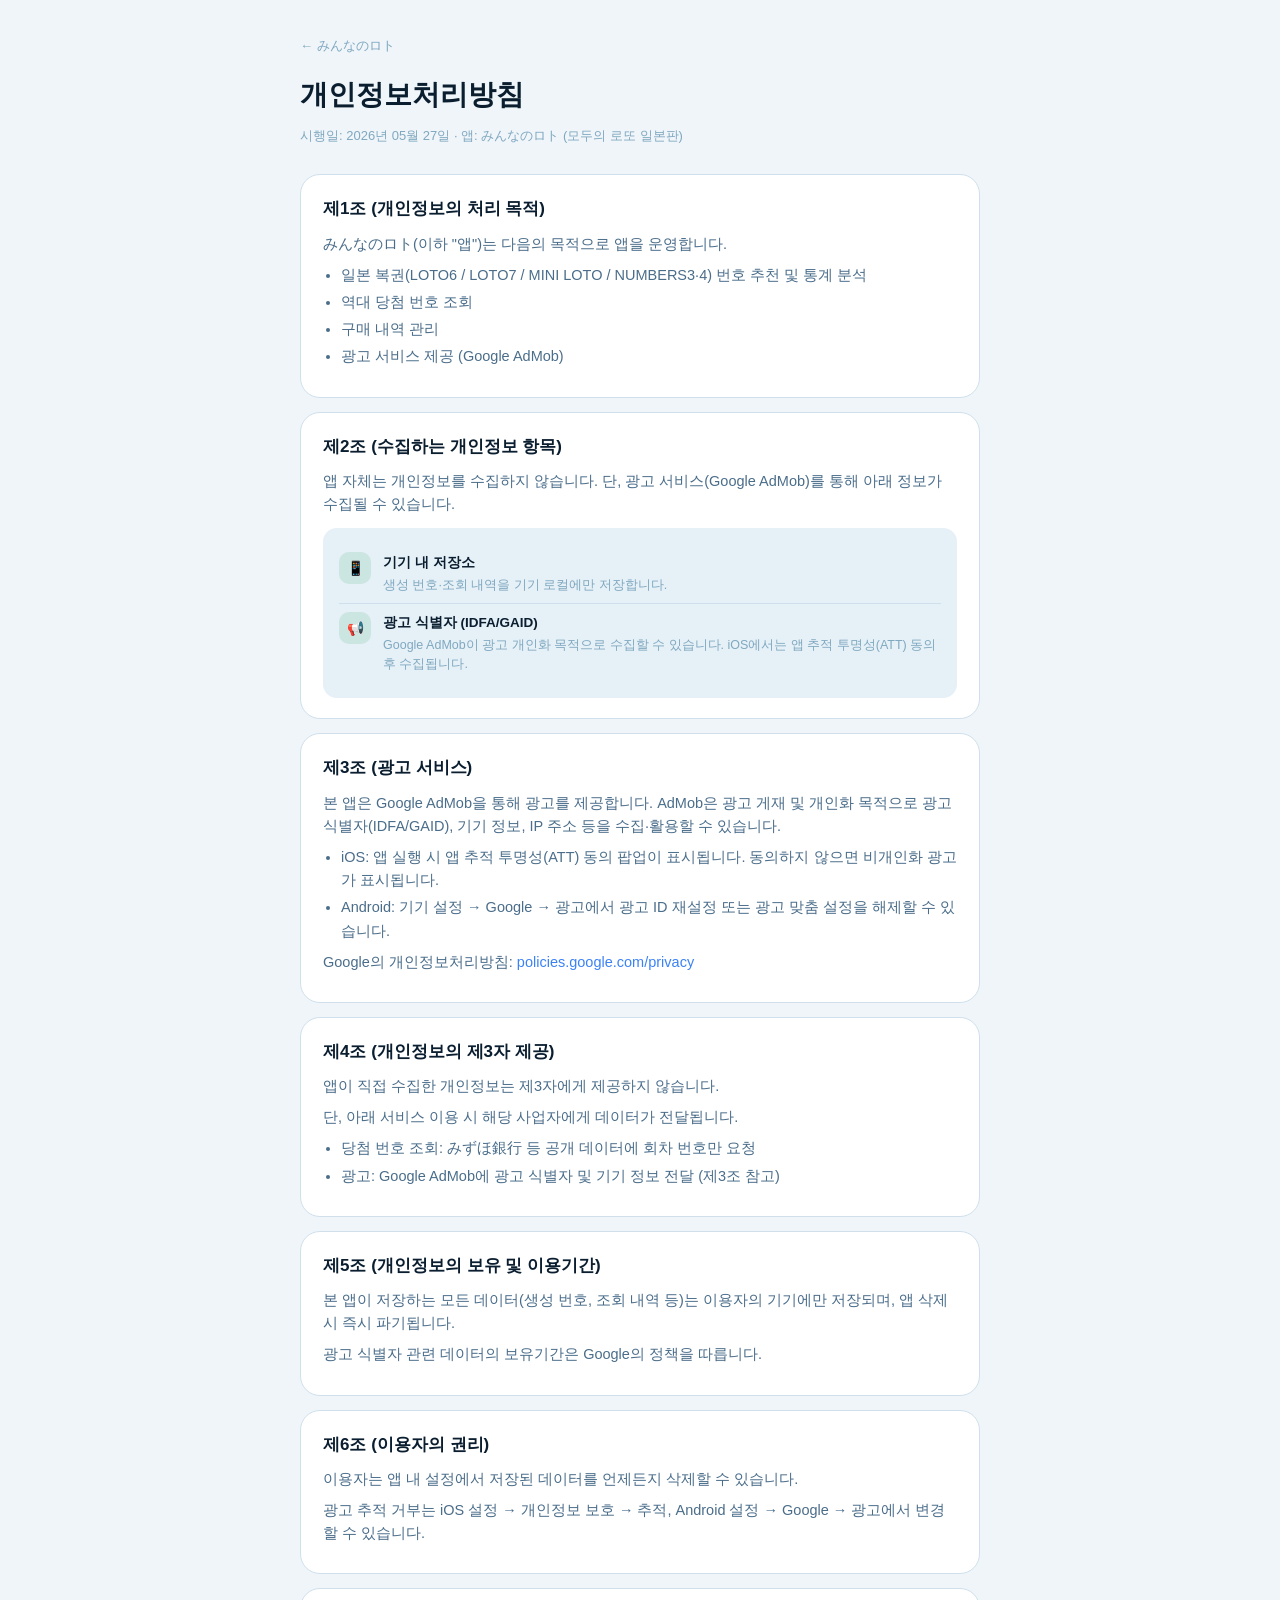
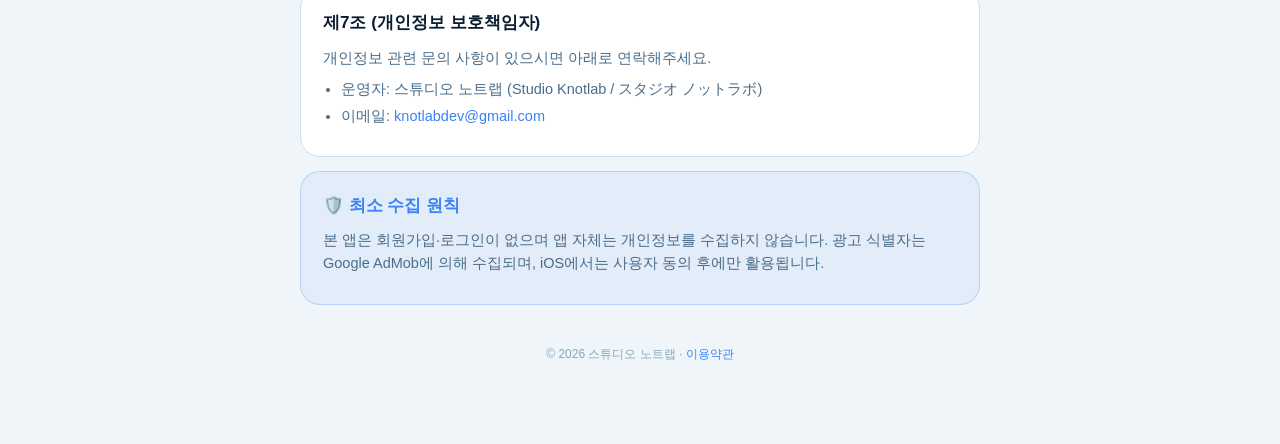
==== minanoloto/privacy.html @ 27626e17 "refactor: 다중 앱 구조로 재편 + nihongo, minanoloto 추가 - 루트 index.html: 3개 앱 목록 랜딩 - style.css: 공통 스타일 분리 (각" ====
<!DOCTYPE html>
<html lang="ko">
<head>
  <meta charset="UTF-8" />
  <meta name="viewport" content="width=device-width, initial-scale=1.0" />
  <meta name="robots" content="index,follow" />
  <title>개인정보처리방침 - みんなのロト</title>
  <link rel="stylesheet" href="../style.css" />
</head>
<body>
  <main class="container">
    <a class="back-link" href="./">← みんなのロト</a>
    <h1>개인정보처리방침</h1>
    <div class="effective">시행일: 2026년 05월 27일 · 앱: みんなのロト (모두의 로또 일본판)</div>

    <section class="card">
      <h2>제1조 (개인정보의 처리 목적)</h2>
      <p>みんなのロト(이하 "앱")는 다음의 목적으로 앱을 운영합니다.</p>
      <ul>
        <li>일본 복권(LOTO6 / LOTO7 / MINI LOTO / NUMBERS3·4) 번호 추천 및 통계 분석</li>
        <li>역대 당첨 번호 조회</li>
        <li>구매 내역 관리</li>
        <li>광고 서비스 제공 (Google AdMob)</li>
      </ul>
    </section>

    <section class="card">
      <h2>제2조 (수집하는 개인정보 항목)</h2>
      <p>앱 자체는 개인정보를 수집하지 않습니다. 단, 광고 서비스(Google AdMob)를 통해 아래 정보가 수집될 수 있습니다.</p>
      <div class="collection-box">
        <div class="collection-item">
          <div class="icon">📱</div>
          <div>
            <div class="title">기기 내 저장소</div>
            <div class="desc">생성 번호·조회 내역을 기기 로컬에만 저장합니다.</div>
          </div>
        </div>
        <div class="collection-item">
          <div class="icon">📢</div>
          <div>
            <div class="title">광고 식별자 (IDFA/GAID)</div>
            <div class="desc">Google AdMob이 광고 개인화 목적으로 수집할 수 있습니다. iOS에서는 앱 추적 투명성(ATT) 동의 후 수집됩니다.</div>
          </div>
        </div>
      </div>
    </section>

    <section class="card">
      <h2>제3조 (광고 서비스)</h2>
      <p>본 앱은 Google AdMob을 통해 광고를 제공합니다. AdMob은 광고 게재 및 개인화 목적으로 광고 식별자(IDFA/GAID), 기기 정보, IP 주소 등을 수집·활용할 수 있습니다.</p>
      <ul>
        <li>iOS: 앱 실행 시 앱 추적 투명성(ATT) 동의 팝업이 표시됩니다. 동의하지 않으면 비개인화 광고가 표시됩니다.</li>
        <li>Android: 기기 설정 → Google → 광고에서 광고 ID 재설정 또는 광고 맞춤 설정을 해제할 수 있습니다.</li>
      </ul>
      <p>Google의 개인정보처리방침: <a href="https://policies.google.com/privacy">policies.google.com/privacy</a></p>
    </section>

    <section class="card">
      <h2>제4조 (개인정보의 제3자 제공)</h2>
      <p>앱이 직접 수집한 개인정보는 제3자에게 제공하지 않습니다.</p>
      <p>단, 아래 서비스 이용 시 해당 사업자에게 데이터가 전달됩니다.</p>
      <ul>
        <li>당첨 번호 조회: みずほ銀行 등 공개 데이터에 회차 번호만 요청</li>
        <li>광고: Google AdMob에 광고 식별자 및 기기 정보 전달 (제3조 참고)</li>
      </ul>
    </section>

    <section class="card">
      <h2>제5조 (개인정보의 보유 및 이용기간)</h2>
      <p>본 앱이 저장하는 모든 데이터(생성 번호, 조회 내역 등)는 이용자의 기기에만 저장되며, 앱 삭제 시 즉시 파기됩니다.</p>
      <p>광고 식별자 관련 데이터의 보유기간은 Google의 정책을 따릅니다.</p>
    </section>

    <section class="card">
      <h2>제6조 (이용자의 권리)</h2>
      <p>이용자는 앱 내 설정에서 저장된 데이터를 언제든지 삭제할 수 있습니다.</p>
      <p>광고 추적 거부는 iOS 설정 → 개인정보 보호 → 추적, Android 설정 → Google → 광고에서 변경할 수 있습니다.</p>
    </section>

    <section class="card">
      <h2>제7조 (개인정보 보호책임자)</h2>
      <p>개인정보 관련 문의 사항이 있으시면 아래로 연락해주세요.</p>
      <ul>
        <li>운영자: 스튜디오 노트랩 (Studio Knotlab / スタジオ ノットラボ)</li>
        <li>이메일: <a href="mailto:knotlabdev@gmail.com">knotlabdev@gmail.com</a></li>
      </ul>
    </section>

    <section class="card info-card">
      <h2>🛡️ 최소 수집 원칙</h2>
      <p>본 앱은 회원가입·로그인이 없으며 앱 자체는 개인정보를 수집하지 않습니다. 광고 식별자는 Google AdMob에 의해 수집되며, iOS에서는 사용자 동의 후에만 활용됩니다.</p>
    </section>

    <div class="footer">
      © 2026 스튜디오 노트랩 · <a href="terms.html">이용약관</a>
    </div>
  </main>
</body>
</html>
---- style.css ----
:root {
  --text: #0a1e30;
  --sub: #4a6d8a;
  --muted: #7fa8c0;
  --bg: #f0f5f9;
  --card: #ffffff;
  --border: #cfe0ec;
  --secondary: #e6f0f7;
  --info: #3b82f6;
  --success: #16a34a;
  --warning: #d97706;
  --danger: #dc2626;
}

* { box-sizing: border-box; }

body {
  margin: 0;
  font-family: -apple-system, BlinkMacSystemFont, "Apple SD Gothic Neo", "Hiragino Kaku Gothic ProN", "Pretendard", "Malgun Gothic", "Yu Gothic", sans-serif;
  background: var(--bg);
  color: var(--text);
  line-height: 1.6;
  -webkit-font-smoothing: antialiased;
}

.container {
  max-width: 720px;
  margin: 0 auto;
  padding: 32px 20px 80px;
}

.back-link {
  display: inline-block;
  font-size: 13px;
  color: var(--muted);
  text-decoration: none;
  margin-bottom: 16px;
}

.back-link:hover { color: var(--info); }

h1 {
  font-size: 28px;
  font-weight: 900;
  margin: 0 0 8px;
}

.effective {
  font-size: 13px;
  color: var(--muted);
  margin-bottom: 28px;
}

.card {
  background: var(--card);
  border: 1px solid var(--border);
  border-radius: 20px;
  padding: 20px 22px;
  margin-bottom: 14px;
}

.card h2 {
  font-size: 17px;
  font-weight: 900;
  margin: 0 0 10px;
  color: var(--text);
}

.card p,
.card li {
  font-size: 14.5px;
  color: var(--sub);
  margin: 0 0 8px;
}

.card ul {
  margin: 8px 0;
  padding-left: 18px;
}

.card ul li {
  margin-bottom: 4px;
}

.card a {
  color: var(--info);
  text-decoration: none;
}

.card a:hover { text-decoration: underline; }

.info-card {
  background: rgba(59, 130, 246, 0.07);
  border-color: rgba(59, 130, 246, 0.25);
}

.info-card h2 {
  color: var(--info);
}

.warning-card {
  background: rgba(217, 119, 6, 0.07);
  border-color: rgba(217, 119, 6, 0.25);
}

.warning-card h2 {
  color: var(--warning);
}

.collection-box {
  background: var(--secondary);
  border-radius: 14px;
  padding: 16px;
  margin-top: 12px;
}

.collection-item {
  display: flex;
  gap: 12px;
  align-items: flex-start;
  padding: 8px 0;
}

.collection-item + .collection-item {
  border-top: 1px solid var(--border);
}

.collection-item .icon {
  width: 32px;
  height: 32px;
  border-radius: 10px;
  background: rgba(22, 163, 74, 0.13);
  display: flex;
  align-items: center;
  justify-content: center;
  flex-shrink: 0;
  font-size: 14px;
}

.collection-item .title {
  font-size: 13.5px;
  font-weight: 800;
  color: var(--text);
  margin-bottom: 2px;
}

.collection-item .desc {
  font-size: 12.5px;
  color: var(--muted);
  line-height: 1.55;
}

.footer {
  text-align: center;
  font-size: 12px;
  color: var(--muted);
  margin-top: 40px;
}

.footer a {
  color: var(--info);
  text-decoration: none;
}

/* App index (landing) styles */
.app-grid {
  display: grid;
  gap: 12px;
  margin-top: 24px;
}

.app-card {
  background: var(--card);
  border: 1px solid var(--border);
  border-radius: 18px;
  padding: 18px 20px;
  text-decoration: none;
  color: var(--text);
  display: flex;
  flex-direction: column;
  gap: 10px;
  transition: transform 0.12s, border-color 0.12s;
}

.app-card:hover {
  transform: translateY(-1px);
  border-color: var(--info);
}

.app-card .name {
  font-size: 18px;
  font-weight: 900;
}

.app-card .desc {
  font-size: 13px;
  color: var(--muted);
  line-height: 1.5;
}

.app-card .links {
  display: flex;
  gap: 8px;
  flex-wrap: wrap;
}

.app-card .links span {
  font-size: 12px;
  color: var(--info);
  background: rgba(59, 130, 246, 0.1);
  padding: 4px 10px;
  border-radius: 999px;
  font-weight: 700;
}

/* Doc landing inside each app folder */
.doc-links {
  display: flex;
  flex-direction: column;
  gap: 12px;
  margin-top: 24px;
}

.doc-link {
  background: var(--card);
  border: 1px solid var(--border);
  border-radius: 16px;
  padding: 18px 20px;
  color: var(--text);
  text-decoration: none;
  font-weight: 700;
  font-size: 16px;
  transition: transform 0.1s, border-color 0.12s;
}

.doc-link:hover {
  transform: translateY(-1px);
  border-color: var(--info);
}

@media (prefers-color-scheme: dark) {
  :root {
    --text: #e5edf5;
    --sub: #b3c5d6;
    --muted: #7090a8;
    --bg: #0a1928;
    --card: #102a40;
    --border: #1f3a55;
    --secondary: #15324a;
  }
}
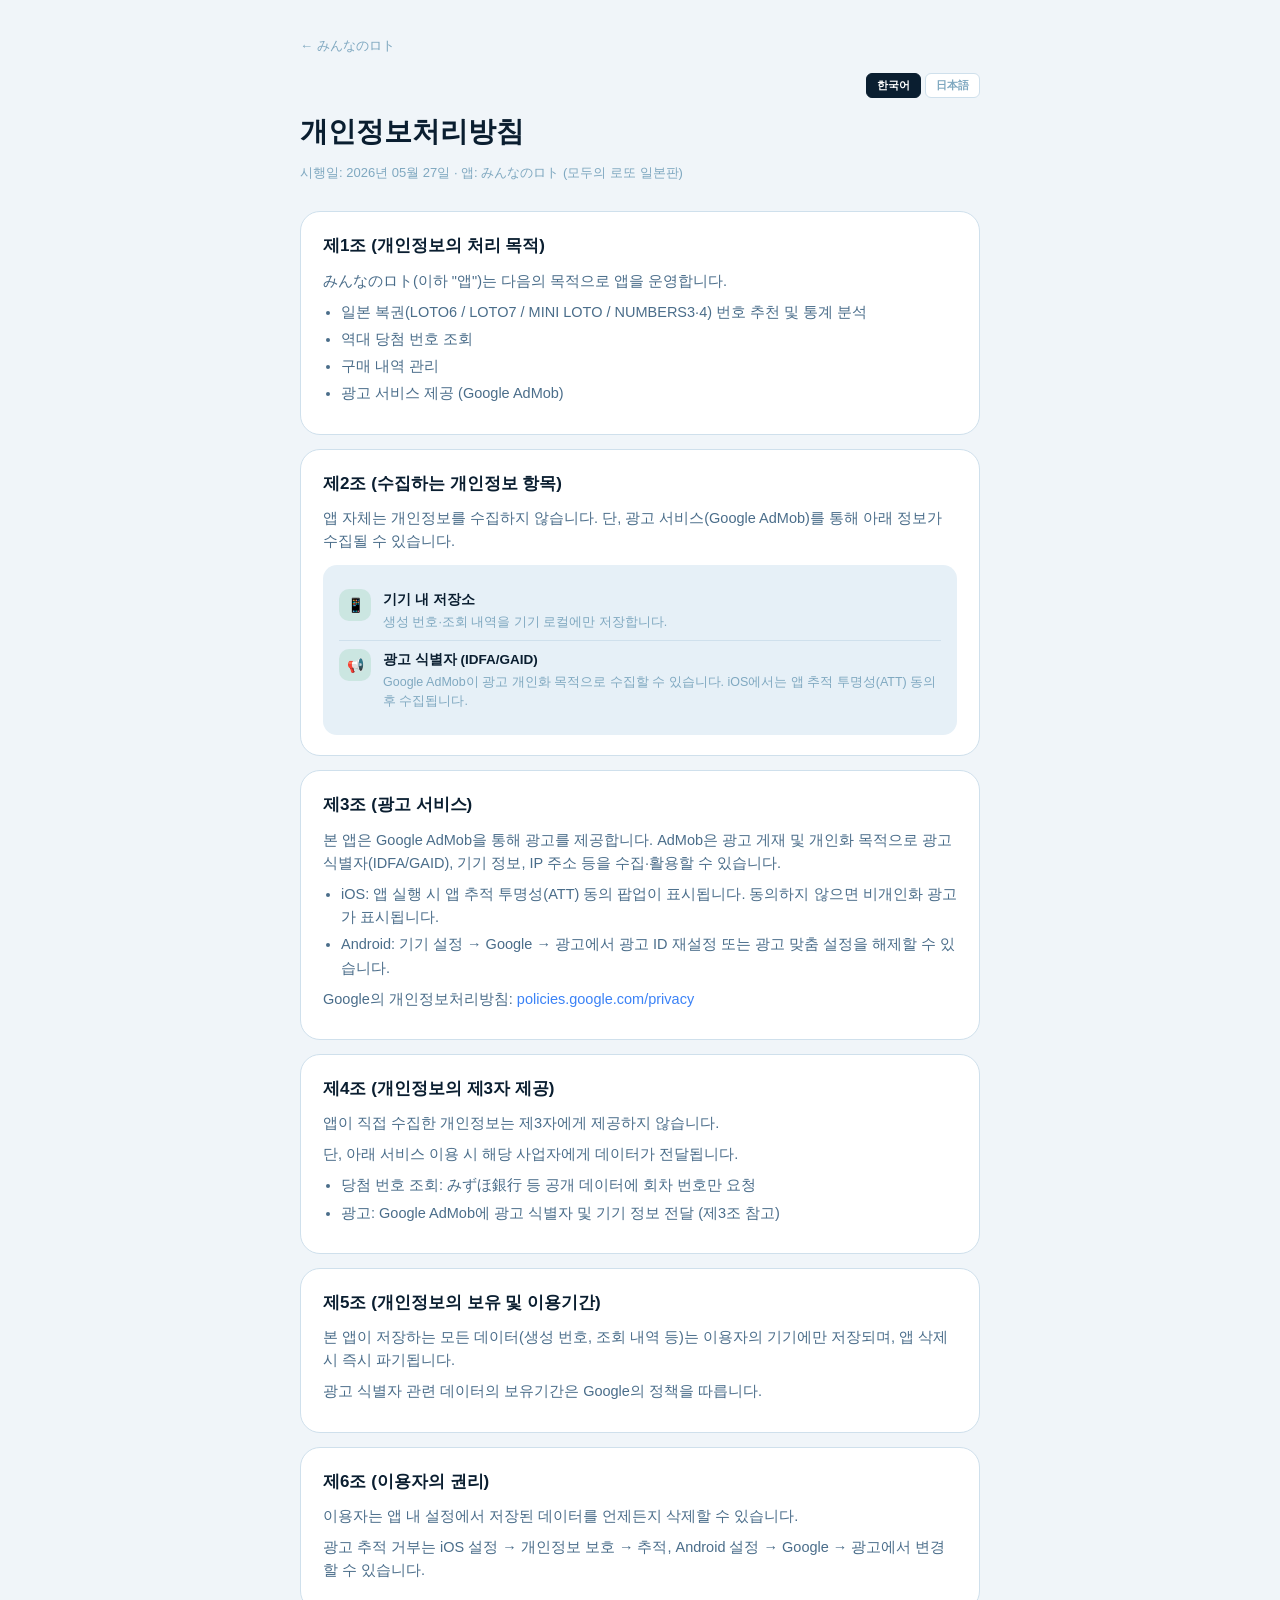
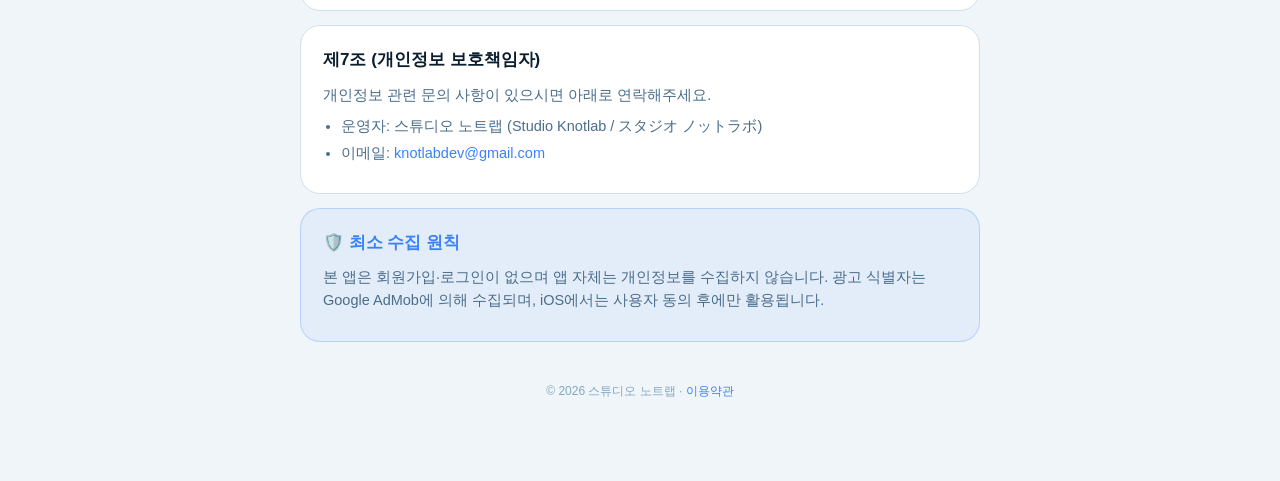
==== commit aff391b0: "minanoloto: 일본어 버전 추가 + 언어 토글 기존 한국어 콘텐츠는 그대로 유지하고, 동일 페이지에 일본어 번역 섹션을 함께 포함. 우상단 [한국어/日本語] 토글로 즉시 전" ====
--- a/minanoloto/privacy.html
+++ b/minanoloto/privacy.html
@@ -6,94 +6,239 @@
   <meta name="robots" content="index,follow" />
   <title>개인정보처리방침 - みんなのロト</title>
   <link rel="stylesheet" href="../style.css" />
+  <style>
+    .lang-toggle {
+      display: flex; gap: 4px; justify-content: flex-end;
+      margin-bottom: 12px;
+    }
+    .lang-toggle button {
+      background: var(--card); border: 1px solid var(--border);
+      padding: 4px 10px; border-radius: 6px; font-size: 11px;
+      font-weight: 700; cursor: pointer; color: var(--muted);
+      font-family: inherit;
+    }
+    .lang-toggle button.active {
+      background: var(--text); border-color: var(--text); color: #fff;
+    }
+    [data-lang] { display: none; }
+    [data-lang].active { display: block; }
+  </style>
 </head>
 <body>
   <main class="container">
     <a class="back-link" href="./">← みんなのロト</a>
-    <h1>개인정보처리방침</h1>
-    <div class="effective">시행일: 2026년 05월 27일 · 앱: みんなのロト (모두의 로또 일본판)</div>
-
-    <section class="card">
-      <h2>제1조 (개인정보의 처리 목적)</h2>
-      <p>みんなのロト(이하 "앱")는 다음의 목적으로 앱을 운영합니다.</p>
-      <ul>
-        <li>일본 복권(LOTO6 / LOTO7 / MINI LOTO / NUMBERS3·4) 번호 추천 및 통계 분석</li>
-        <li>역대 당첨 번호 조회</li>
-        <li>구매 내역 관리</li>
-        <li>광고 서비스 제공 (Google AdMob)</li>
-      </ul>
-    </section>
-
-    <section class="card">
-      <h2>제2조 (수집하는 개인정보 항목)</h2>
-      <p>앱 자체는 개인정보를 수집하지 않습니다. 단, 광고 서비스(Google AdMob)를 통해 아래 정보가 수집될 수 있습니다.</p>
-      <div class="collection-box">
-        <div class="collection-item">
-          <div class="icon">📱</div>
-          <div>
-            <div class="title">기기 내 저장소</div>
-            <div class="desc">생성 번호·조회 내역을 기기 로컬에만 저장합니다.</div>
+
+    <div class="lang-toggle">
+      <button id="btn-ko" class="active" onclick="setLang('ko')">한국어</button>
+      <button id="btn-ja" onclick="setLang('ja')">日本語</button>
+    </div>
+
+    <!-- ===== 한국어 ===== -->
+    <div data-lang="ko" class="active">
+      <h1>개인정보처리방침</h1>
+      <div class="effective">시행일: 2026년 05월 27일 · 앱: みんなのロト (모두의 로또 일본판)</div>
+
+      <section class="card">
+        <h2>제1조 (개인정보의 처리 목적)</h2>
+        <p>みんなのロト(이하 "앱")는 다음의 목적으로 앱을 운영합니다.</p>
+        <ul>
+          <li>일본 복권(LOTO6 / LOTO7 / MINI LOTO / NUMBERS3·4) 번호 추천 및 통계 분석</li>
+          <li>역대 당첨 번호 조회</li>
+          <li>구매 내역 관리</li>
+          <li>광고 서비스 제공 (Google AdMob)</li>
+        </ul>
+      </section>
+
+      <section class="card">
+        <h2>제2조 (수집하는 개인정보 항목)</h2>
+        <p>앱 자체는 개인정보를 수집하지 않습니다. 단, 광고 서비스(Google AdMob)를 통해 아래 정보가 수집될 수 있습니다.</p>
+        <div class="collection-box">
+          <div class="collection-item">
+            <div class="icon">📱</div>
+            <div>
+              <div class="title">기기 내 저장소</div>
+              <div class="desc">생성 번호·조회 내역을 기기 로컬에만 저장합니다.</div>
+            </div>
+          </div>
+          <div class="collection-item">
+            <div class="icon">📢</div>
+            <div>
+              <div class="title">광고 식별자 (IDFA/GAID)</div>
+              <div class="desc">Google AdMob이 광고 개인화 목적으로 수집할 수 있습니다. iOS에서는 앱 추적 투명성(ATT) 동의 후 수집됩니다.</div>
+            </div>
           </div>
         </div>
-        <div class="collection-item">
-          <div class="icon">📢</div>
-          <div>
-            <div class="title">광고 식별자 (IDFA/GAID)</div>
-            <div class="desc">Google AdMob이 광고 개인화 목적으로 수집할 수 있습니다. iOS에서는 앱 추적 투명성(ATT) 동의 후 수집됩니다.</div>
+      </section>
+
+      <section class="card">
+        <h2>제3조 (광고 서비스)</h2>
+        <p>본 앱은 Google AdMob을 통해 광고를 제공합니다. AdMob은 광고 게재 및 개인화 목적으로 광고 식별자(IDFA/GAID), 기기 정보, IP 주소 등을 수집·활용할 수 있습니다.</p>
+        <ul>
+          <li>iOS: 앱 실행 시 앱 추적 투명성(ATT) 동의 팝업이 표시됩니다. 동의하지 않으면 비개인화 광고가 표시됩니다.</li>
+          <li>Android: 기기 설정 → Google → 광고에서 광고 ID 재설정 또는 광고 맞춤 설정을 해제할 수 있습니다.</li>
+        </ul>
+        <p>Google의 개인정보처리방침: <a href="https://policies.google.com/privacy">policies.google.com/privacy</a></p>
+      </section>
+
+      <section class="card">
+        <h2>제4조 (개인정보의 제3자 제공)</h2>
+        <p>앱이 직접 수집한 개인정보는 제3자에게 제공하지 않습니다.</p>
+        <p>단, 아래 서비스 이용 시 해당 사업자에게 데이터가 전달됩니다.</p>
+        <ul>
+          <li>당첨 번호 조회: みずほ銀行 등 공개 데이터에 회차 번호만 요청</li>
+          <li>광고: Google AdMob에 광고 식별자 및 기기 정보 전달 (제3조 참고)</li>
+        </ul>
+      </section>
+
+      <section class="card">
+        <h2>제5조 (개인정보의 보유 및 이용기간)</h2>
+        <p>본 앱이 저장하는 모든 데이터(생성 번호, 조회 내역 등)는 이용자의 기기에만 저장되며, 앱 삭제 시 즉시 파기됩니다.</p>
+        <p>광고 식별자 관련 데이터의 보유기간은 Google의 정책을 따릅니다.</p>
+      </section>
+
+      <section class="card">
+        <h2>제6조 (이용자의 권리)</h2>
+        <p>이용자는 앱 내 설정에서 저장된 데이터를 언제든지 삭제할 수 있습니다.</p>
+        <p>광고 추적 거부는 iOS 설정 → 개인정보 보호 → 추적, Android 설정 → Google → 광고에서 변경할 수 있습니다.</p>
+      </section>
+
+      <section class="card">
+        <h2>제7조 (개인정보 보호책임자)</h2>
+        <p>개인정보 관련 문의 사항이 있으시면 아래로 연락해주세요.</p>
+        <ul>
+          <li>운영자: 스튜디오 노트랩 (Studio Knotlab / スタジオ ノットラボ)</li>
+          <li>이메일: <a href="mailto:knotlabdev@gmail.com">knotlabdev@gmail.com</a></li>
+        </ul>
+      </section>
+
+      <section class="card info-card">
+        <h2>🛡️ 최소 수집 원칙</h2>
+        <p>본 앱은 회원가입·로그인이 없으며 앱 자체는 개인정보를 수집하지 않습니다. 광고 식별자는 Google AdMob에 의해 수집되며, iOS에서는 사용자 동의 후에만 활용됩니다.</p>
+      </section>
+
+      <div class="footer">
+        © 2026 스튜디오 노트랩 · <a href="terms.html">이용약관</a>
+      </div>
+    </div>
+
+    <!-- ===== 日本語 ===== -->
+    <div data-lang="ja">
+      <h1>プライバシーポリシー</h1>
+      <div class="effective">施行日: 2026年5月27日 · アプリ: みんなのロト</div>
+
+      <section class="card">
+        <h2>第1条 (個人情報の処理目的)</h2>
+        <p>みんなのロト (以下「本アプリ」) は、次の目的でアプリを運営します。</p>
+        <ul>
+          <li>日本の宝くじ (LOTO6 / LOTO7 / MINI LOTO / NUMBERS3·4) の番号推奨および統計分析</li>
+          <li>過去の当選番号の照会</li>
+          <li>購入履歴の管理</li>
+          <li>広告サービスの提供 (Google AdMob)</li>
+        </ul>
+      </section>
+
+      <section class="card">
+        <h2>第2条 (収集する個人情報項目)</h2>
+        <p>本アプリ自体は個人情報を収集しません。ただし、広告サービス (Google AdMob) を通じて以下の情報が収集される場合があります。</p>
+        <div class="collection-box">
+          <div class="collection-item">
+            <div class="icon">📱</div>
+            <div>
+              <div class="title">端末内ストレージ</div>
+              <div class="desc">生成した番号や照会履歴を端末ローカルにのみ保存します。</div>
+            </div>
+          </div>
+          <div class="collection-item">
+            <div class="icon">📢</div>
+            <div>
+              <div class="title">広告識別子 (IDFA/GAID)</div>
+              <div class="desc">Google AdMob が広告のパーソナライズ目的で収集する場合があります。iOS ではアプリ追跡透明性 (ATT) の同意後に収集されます。</div>
+            </div>
           </div>
         </div>
+      </section>
+
+      <section class="card">
+        <h2>第3条 (広告サービス)</h2>
+        <p>本アプリは Google AdMob を通じて広告を表示します。AdMob は広告配信およびパーソナライズの目的で、広告識別子 (IDFA/GAID)、端末情報、IP アドレスなどを収集・利用する場合があります。</p>
+        <ul>
+          <li>iOS: アプリ起動時にアプリ追跡透明性 (ATT) 同意ポップアップが表示されます。同意しない場合は非パーソナライズ広告が表示されます。</li>
+          <li>Android: 端末設定 → Google → 広告 から広告 ID の再設定、または広告のカスタマイズを無効化できます。</li>
+        </ul>
+        <p>Google のプライバシーポリシー: <a href="https://policies.google.com/privacy">policies.google.com/privacy</a></p>
+      </section>
+
+      <section class="card">
+        <h2>第4条 (個人情報の第三者提供)</h2>
+        <p>本アプリが直接収集した個人情報は第三者に提供しません。</p>
+        <p>ただし、以下のサービス利用時には該当事業者にデータが送信されます。</p>
+        <ul>
+          <li>当選番号照会: みずほ銀行など公開データに回次番号のみリクエスト</li>
+          <li>広告: Google AdMob に広告識別子および端末情報を送信 (第3条参照)</li>
+        </ul>
+      </section>
+
+      <section class="card">
+        <h2>第5条 (個人情報の保有および利用期間)</h2>
+        <p>本アプリが保存するすべてのデータ (生成番号、照会履歴など) は利用者の端末にのみ保存され、アプリ削除時に即座に破棄されます。</p>
+        <p>広告識別子に関連するデータの保有期間は Google のポリシーに従います。</p>
+      </section>
+
+      <section class="card">
+        <h2>第6条 (利用者の権利)</h2>
+        <p>利用者はアプリ内設定からいつでも保存データを削除できます。</p>
+        <p>広告トラッキングの拒否は、iOS 設定 → プライバシーとセキュリティ → トラッキング、または Android 設定 → Google → 広告から変更できます。</p>
+      </section>
+
+      <section class="card">
+        <h2>第7条 (個人情報保護責任者)</h2>
+        <p>個人情報に関するお問い合わせは下記までご連絡ください。</p>
+        <ul>
+          <li>運営者: スタジオ ノットラボ (Studio Knotlab)</li>
+          <li>メール: <a href="mailto:knotlabdev@gmail.com">knotlabdev@gmail.com</a></li>
+        </ul>
+      </section>
+
+      <section class="card info-card">
+        <h2>🛡️ 最小収集原則</h2>
+        <p>本アプリは会員登録・ログイン機能はなく、アプリ自体は個人情報を収集しません。広告識別子は Google AdMob によって収集され、iOS ではユーザーの同意後にのみ利用されます。</p>
+      </section>
+
+      <div class="footer">
+        © 2026 スタジオ ノットラボ · <a href="terms.html">利用規約</a>
       </div>
-    </section>
-
-    <section class="card">
-      <h2>제3조 (광고 서비스)</h2>
-      <p>본 앱은 Google AdMob을 통해 광고를 제공합니다. AdMob은 광고 게재 및 개인화 목적으로 광고 식별자(IDFA/GAID), 기기 정보, IP 주소 등을 수집·활용할 수 있습니다.</p>
-      <ul>
-        <li>iOS: 앱 실행 시 앱 추적 투명성(ATT) 동의 팝업이 표시됩니다. 동의하지 않으면 비개인화 광고가 표시됩니다.</li>
-        <li>Android: 기기 설정 → Google → 광고에서 광고 ID 재설정 또는 광고 맞춤 설정을 해제할 수 있습니다.</li>
-      </ul>
-      <p>Google의 개인정보처리방침: <a href="https://policies.google.com/privacy">policies.google.com/privacy</a></p>
-    </section>
-
-    <section class="card">
-      <h2>제4조 (개인정보의 제3자 제공)</h2>
-      <p>앱이 직접 수집한 개인정보는 제3자에게 제공하지 않습니다.</p>
-      <p>단, 아래 서비스 이용 시 해당 사업자에게 데이터가 전달됩니다.</p>
-      <ul>
-        <li>당첨 번호 조회: みずほ銀行 등 공개 데이터에 회차 번호만 요청</li>
-        <li>광고: Google AdMob에 광고 식별자 및 기기 정보 전달 (제3조 참고)</li>
-      </ul>
-    </section>
-
-    <section class="card">
-      <h2>제5조 (개인정보의 보유 및 이용기간)</h2>
-      <p>본 앱이 저장하는 모든 데이터(생성 번호, 조회 내역 등)는 이용자의 기기에만 저장되며, 앱 삭제 시 즉시 파기됩니다.</p>
-      <p>광고 식별자 관련 데이터의 보유기간은 Google의 정책을 따릅니다.</p>
-    </section>
-
-    <section class="card">
-      <h2>제6조 (이용자의 권리)</h2>
-      <p>이용자는 앱 내 설정에서 저장된 데이터를 언제든지 삭제할 수 있습니다.</p>
-      <p>광고 추적 거부는 iOS 설정 → 개인정보 보호 → 추적, Android 설정 → Google → 광고에서 변경할 수 있습니다.</p>
-    </section>
-
-    <section class="card">
-      <h2>제7조 (개인정보 보호책임자)</h2>
-      <p>개인정보 관련 문의 사항이 있으시면 아래로 연락해주세요.</p>
-      <ul>
-        <li>운영자: 스튜디오 노트랩 (Studio Knotlab / スタジオ ノットラボ)</li>
-        <li>이메일: <a href="mailto:knotlabdev@gmail.com">knotlabdev@gmail.com</a></li>
-      </ul>
-    </section>
-
-    <section class="card info-card">
-      <h2>🛡️ 최소 수집 원칙</h2>
-      <p>본 앱은 회원가입·로그인이 없으며 앱 자체는 개인정보를 수집하지 않습니다. 광고 식별자는 Google AdMob에 의해 수집되며, iOS에서는 사용자 동의 후에만 활용됩니다.</p>
-    </section>
-
-    <div class="footer">
-      © 2026 스튜디오 노트랩 · <a href="terms.html">이용약관</a>
     </div>
   </main>
+
+<script>
+function setLang(lang) {
+  document.querySelectorAll('[data-lang]').forEach(el => {
+    el.classList.toggle('active', el.dataset.lang === lang);
+  });
+  document.querySelectorAll('.lang-toggle button').forEach(b => b.classList.remove('active'));
+  var btn = document.getElementById('btn-' + lang);
+  if (btn) btn.classList.add('active');
+  document.documentElement.lang = lang;
+  try { localStorage.setItem('legal-lang', lang); } catch (e) {}
+}
+// 優先順位: URL query > localStorage > ブラウザ言語 > ko (デフォルト)
+(function() {
+  var lang = 'ko';
+  var m = location.search.match(/[?&]lang=(ko|ja)/);
+  if (m) {
+    lang = m[1];
+  } else {
+    try {
+      var saved = localStorage.getItem('legal-lang');
+      if (saved === 'ko' || saved === 'ja') {
+        lang = saved;
+      } else if ((navigator.language || '').slice(0,2) === 'ja') {
+        lang = 'ja';
+      }
+    } catch (e) {}
+  }
+  setLang(lang);
+})();
+</script>
 </body>
 </html>
